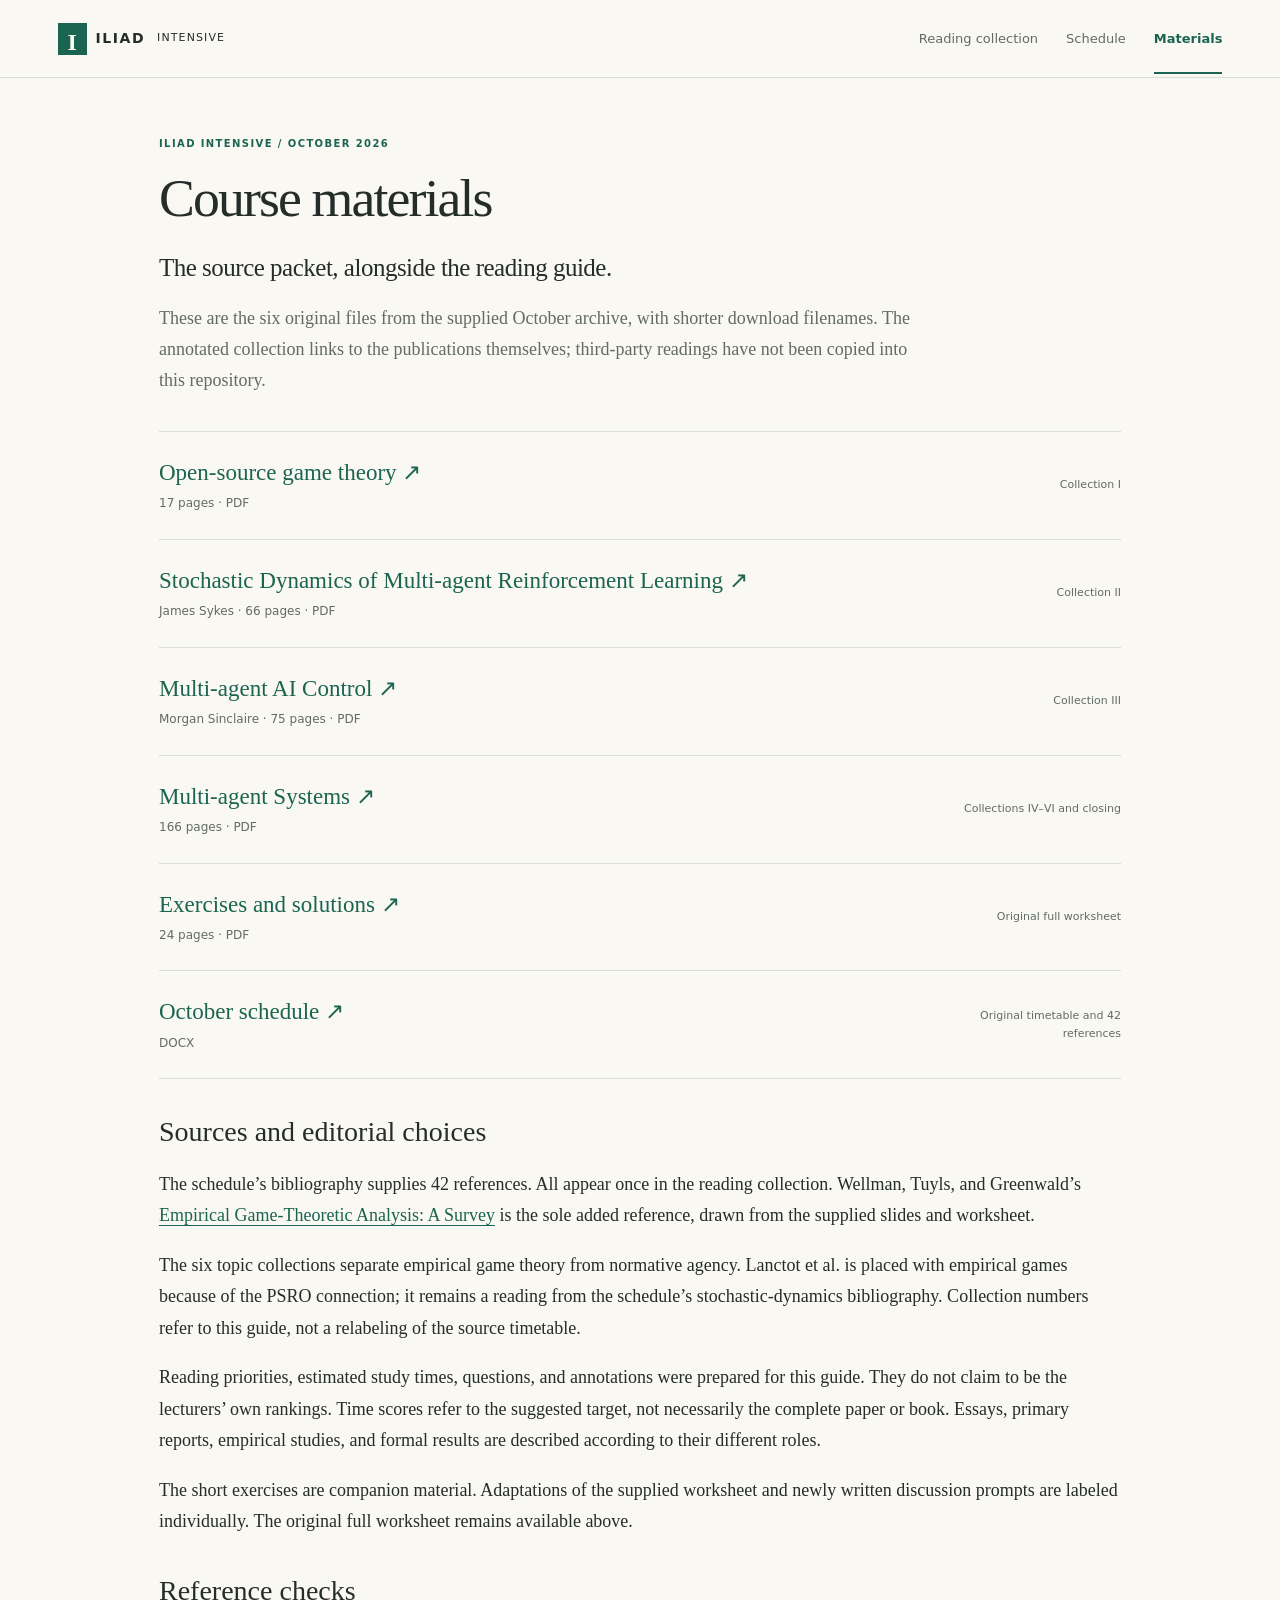
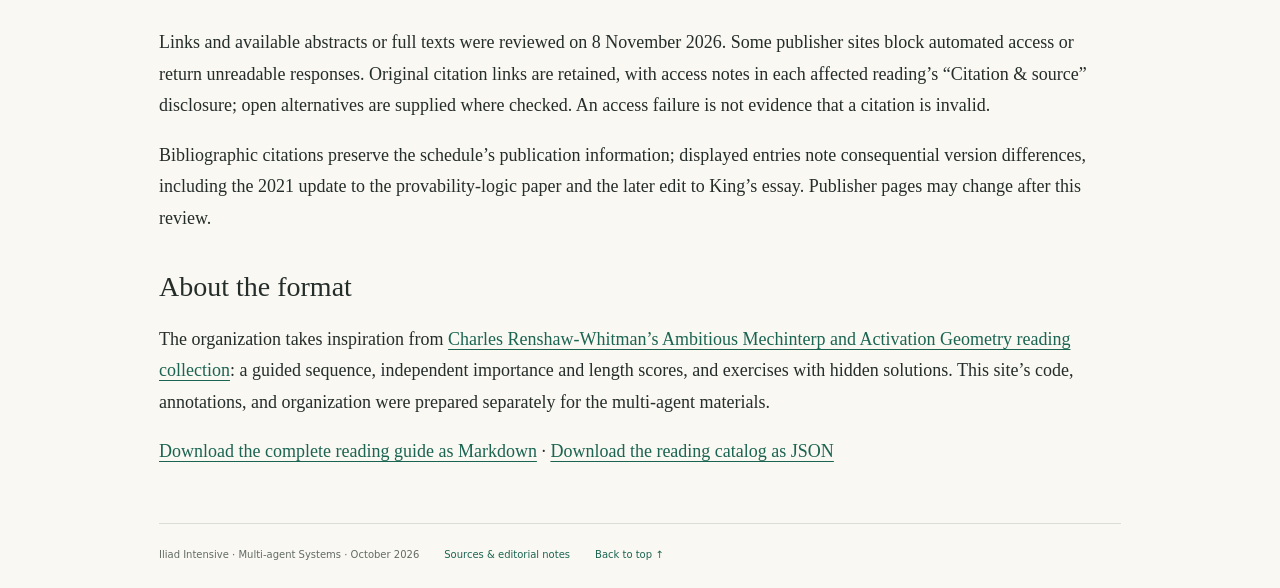
==== docs/materials.html @ 0199f3d1 "Add annotated multi-agent systems reading collection" ====
<!doctype html>
<html lang="en"><head><meta charset="utf-8"><meta name="viewport" content="width=device-width, initial-scale=1"><meta name="color-scheme" content="light dark"><title>Materials and sources · Iliad Intensive</title><meta name="description" content="A guided multi-agent systems reading collection: 43 annotated references, six topic collections, and eight exercises with solutions."><link rel="icon" href="assets/favicon.svg" type="image/svg+xml"><link rel="stylesheet" href="assets/style.css"><script src="assets/app.js" defer></script></head>
<body><a class="skip-link" href="#main">Skip to content</a><header class="topbar"><a class="wordmark" href="index.html"><span class="brand-mark" aria-hidden="true">I</span> ILIAD <span>INTENSIVE</span></a><nav aria-label="Main navigation"><a href="index.html">Reading collection</a><a href="schedule.html">Schedule</a><a href="materials.html" aria-current="page">Materials</a></nav></header><div class="page-shell without-sidebar"><main id="main"><div class="intro"><p class="eyebrow">Iliad Intensive / October 2026</p><h1>Course materials</h1><p class="dek">The source packet, alongside the reading guide.</p><p>These are the six original files from the supplied October archive, with shorter download filenames. The annotated collection links to the publications themselves; third-party readings have not been copied into this repository.</p></div><div class="material-list"><article><div><h2><a href="materials/01-open-source-game-theory.pdf">Open-source game theory ↗</a></h2><p>17 pages · PDF</p></div><span>Collection I</span></article><article><div><h2><a href="materials/02-stochastic-dynamics.pdf">Stochastic Dynamics of Multi-agent Reinforcement Learning ↗</a></h2><p>James Sykes · 66 pages · PDF</p></div><span>Collection II</span></article><article><div><h2><a href="materials/03-ai-control.pdf">Multi-agent AI Control ↗</a></h2><p>Morgan Sinclaire · 75 pages · PDF</p></div><span>Collection III</span></article><article><div><h2><a href="materials/04-multi-agent-systems.pdf">Multi-agent Systems ↗</a></h2><p>166 pages · PDF</p></div><span>Collections IV–VI and closing</span></article><article><div><h2><a href="materials/exercises-and-solutions.pdf">Exercises and solutions ↗</a></h2><p>24 pages · PDF</p></div><span>Original full worksheet</span></article><article><div><h2><a href="materials/october-schedule.docx">October schedule ↗</a></h2><p>DOCX</p></div><span>Original timetable and 42 references</span></article></div><section class="prose" id="editorial-notes"><h2>Sources and editorial choices</h2><p>The schedule’s bibliography supplies 42 references. All appear once in the reading collection. Wellman, Tuyls, and Greenwald’s <a href="https://arxiv.org/abs/2403.04018">Empirical Game-Theoretic Analysis: A Survey</a> is the sole added reference, drawn from the supplied slides and worksheet.</p><p>The six topic collections separate empirical game theory from normative agency. Lanctot et al. is placed with empirical games because of the PSRO connection; it remains a reading from the schedule’s stochastic-dynamics bibliography. Collection numbers refer to this guide, not a relabeling of the source timetable.</p><p>Reading priorities, estimated study times, questions, and annotations were prepared for this guide. They do not claim to be the lecturers’ own rankings. Time scores refer to the suggested target, not necessarily the complete paper or book. Essays, primary reports, empirical studies, and formal results are described according to their different roles.</p><p>The short exercises are companion material. Adaptations of the supplied worksheet and newly written discussion prompts are labeled individually. The original full worksheet remains available above.</p><h2>Reference checks</h2><p>Links and available abstracts or full texts were reviewed on 8 November 2026. Some publisher sites block automated access or return unreadable responses. Original citation links are retained, with access notes in each affected reading’s “Citation &amp; source” disclosure; open alternatives are supplied where checked. An access failure is not evidence that a citation is invalid.</p><p>Bibliographic citations preserve the schedule’s publication information; displayed entries note consequential version differences, including the 2021 update to the provability-logic paper and the later edit to King’s essay. Publisher pages may change after this review.</p><h2>About the format</h2><p>The organization takes inspiration from <a href="https://charlesr-w.github.io/crw-iliad-intensive-oct-2026/notebooks/ami_reading_collection.html">Charles Renshaw-Whitman’s Ambitious Mechinterp and Activation Geometry reading collection</a>: a guided sequence, independent importance and length scores, and exercises with hidden solutions. This site’s code, annotations, and organization were prepared separately for the multi-agent materials.</p><p><a href="reading-collection.md">Download the complete reading guide as Markdown</a> · <a href="readings.json">Download the reading catalog as JSON</a></p></section><footer><span>Iliad Intensive · Multi-agent Systems · October 2026</span><a href="materials.html#editorial-notes">Sources &amp; editorial notes</a><a href="#main">Back to top ↑</a></footer></main></div></body></html>
---- docs/assets/style.css ----
@charset "UTF-8";
:root{color-scheme:light dark;--paper:#faf8f2;--surface:#f1eee5;--ink:#252d2b;--muted:#626b65;--line:#d9ded4;--accent:#1b6452;--accent-soft:#e6eee7;--warm:#966132;--focus:#be7826;--serif:Georgia,'Times New Roman',serif;--sans:system-ui,-apple-system,BlinkMacSystemFont,'Segoe UI',sans-serif}
*{box-sizing:border-box}html{scroll-padding-top:100px;scroll-behavior:smooth}body{margin:0;background:var(--paper);color:var(--ink);font-family:var(--sans);font-size:16px;line-height:1.65;-webkit-font-smoothing:antialiased}a{color:var(--accent);text-underline-offset:.2em;text-decoration-thickness:1px}a:hover{text-decoration-thickness:2px}button,input,select{font:inherit;color:inherit}button,select{cursor:pointer}button{background:transparent;border:1px solid var(--line);border-radius:5px;padding:.5rem .75rem}button:hover{background:var(--accent-soft);border-color:var(--accent)}input,select{background:var(--paper);border:1px solid var(--line);border-radius:5px;padding:.65rem .7rem;min-height:44px;width:100%}input:focus,select:focus{border-color:var(--accent)}:focus-visible{outline:3px solid var(--focus);outline-offset:4px}a,button,input,select,summary{touch-action:manipulation}summary{cursor:pointer}summary::marker{color:var(--accent)}[hidden]{display:none!important}.js-only{display:none}.js .js-only{display:flex}.skip-link{position:fixed;top:-100px;left:20px;padding:12px 20px;background:var(--paper);z-index:20}.skip-link:focus{top:10px}
.topbar{height:78px;display:flex;align-items:center;justify-content:space-between;gap:24px;max-width:1410px;margin:auto;padding:0 4.5%;border-bottom:1px solid var(--line)}.wordmark{display:flex;align-items:center;gap:9px;text-decoration:none!important;color:var(--ink);font-size:14px;font-weight:750;letter-spacing:.11em}.wordmark>span:last-child{font-weight:400;font-size:11px;letter-spacing:.1em;margin-left:3px}.brand-mark{display:grid;place-items:center;background:var(--accent);color:var(--paper);width:29px;height:32px;font-family:var(--serif);font-size:24px;letter-spacing:0}.topbar nav{display:flex;gap:28px}.topbar nav a{font-size:13px;text-decoration:none;color:var(--muted);padding:25px 0 23px;border-bottom:2px solid transparent}.topbar nav a[aria-current=page]{border-color:var(--accent);color:var(--accent);font-weight:650}.page-shell{max-width:1320px;margin:auto;display:grid;grid-template-columns:235px minmax(0,850px);gap:65px;padding:50px 44px 25px}.without-sidebar{display:block;max-width:1050px;padding-top:58px}.sidebar{align-self:start;position:sticky;top:30px;font-size:13px;max-height:calc(100vh - 55px);overflow-y:auto;padding-bottom:20px;scrollbar-width:thin}.contents>summary{list-style:none;text-transform:uppercase;font-size:10px;font-weight:750;letter-spacing:.13em;color:var(--muted);padding:0 0 17px}.contents>summary::-webkit-details-marker{display:none}.contents ol{list-style:none;padding:0;margin:0}.contents li{margin:0 0 5px}.contents a{display:flex;gap:11px;align-items:baseline;padding:7px 9px;text-decoration:none;color:var(--muted);border-left:2px solid transparent;line-height:1.5}.contents a span{font-size:10px;min-width:18px;color:var(--warm);font-variant-numeric:tabular-nums}.contents a:hover,.contents a.active{background:var(--accent-soft);color:var(--accent);border-left-color:var(--accent)}.sidebar-tools{flex-direction:column;align-items:flex-start;gap:8px;margin:26px 0 22px}.sidebar-tools button{font-size:11px;padding:6px 10px}.legend{border-top:1px solid var(--line);padding-top:17px;max-width:215px}.legend summary{font-size:12px;font-weight:650}.legend p{font-size:11px;color:var(--muted);line-height:1.6;margin:15px 0 8px}.legend-row{display:flex;gap:10px;align-items:center;font-size:10px;line-height:1.8}.legend-row .dots{font-size:12px;min-width:62px;color:var(--accent)}.legend-row.length .dots{color:var(--warm)}.sidebar-note{font-family:var(--serif);font-size:14px;font-style:italic;line-height:1.6;color:var(--muted);margin-top:28px}.eyebrow{font-size:10px;letter-spacing:.14em;text-transform:uppercase;font-weight:700;color:var(--accent);margin:0 0 15px}.intro h1{font:normal clamp(36px,4.2vw,58px)/1.12 var(--serif);letter-spacing:-.035em;margin:0 0 21px}.intro h1 span{display:block;font:500 13px/1.5 var(--sans);letter-spacing:.13em;text-transform:uppercase;color:var(--muted);margin-top:17px}.dek{font:normal 25px/1.4 var(--serif);letter-spacing:-.02em;margin:22px 0 17px}.intro>p:not(.eyebrow):not(.dek){max-width:760px;color:var(--muted);font-family:var(--serif);font-size:18px;line-height:1.72}.intro strong{color:var(--ink)}.collection-meta{display:flex;gap:27px;border-top:1px solid var(--line);padding-top:16px;margin:27px 0 21px;color:var(--muted);font-size:11px}.collection-meta strong{font-size:17px;font-weight:600;color:var(--accent);margin-right:4px}.reading-route{font-size:14px;margin-bottom:32px}.reading-route summary{font-weight:600;color:var(--accent)}.reading-route p,.reading-route ol{font-family:var(--serif);font-size:16px}.reading-route li{padding:3px 0}.filters{flex-wrap:wrap;gap:11px;align-items:end;border-top:1px solid var(--line);padding:20px 0 17px;font-size:12px}.filters>div{flex:1 1 135px}.filters .search-field{flex:2 1 230px}.filters label{display:block;font-size:10px;font-weight:650;color:var(--muted);margin-bottom:6px}.filters input,.filters select{font-size:12px}.filters button{min-height:44px;font-size:12px}.filters p{width:100%;margin:0;font-size:10px;letter-spacing:.02em;color:var(--muted)}#no-results{padding:30px;border:1px solid var(--line);font-family:var(--serif)}
.topic{border-top:1px solid var(--line);scroll-margin-top:24px}.topic>summary{list-style:none;display:flex;gap:15px;align-items:center;padding:24px 0}.topic>summary::-webkit-details-marker{display:none}.section-number{color:var(--warm);font-size:12px;min-width:25px;align-self:flex-start;padding-top:6px}.topic h2{font:500 25px/1.25 var(--serif);letter-spacing:-.02em;margin:0;flex:1}.section-count{white-space:nowrap;color:var(--muted);font-size:10px}.chevron{font-size:24px;line-height:1;color:var(--accent);width:16px;text-align:center}.topic[open]>.topic-body{animation:appear .15s ease-out}.topic[open]>summary .chevron{font-size:0}.topic[open]>summary .chevron:after{content:'−';font-size:24px}.topic-body{padding:0 0 24px 40px}.section-question{font:italic 21px/1.5 var(--serif);margin:0 0 15px;color:var(--accent)}.section-intro{font:17px/1.7 var(--serif);margin:0 0 15px}.connection{font-size:11px;color:var(--muted);line-height:1.8;margin-bottom:28px}.reading-group h3{font-size:12px;letter-spacing:.02em;font-weight:650;color:var(--muted);margin:30px 0 0;padding-bottom:12px;border-bottom:1px solid var(--line)}.reading{padding:24px 0 27px;border-bottom:1px solid var(--line);scroll-margin-top:30px}.reading:last-child{border-bottom:0}.reading-heading{display:flex;gap:18px;justify-content:space-between;align-items:baseline}.reading h4{font:600 19px/1.4 var(--sans);letter-spacing:-.02em;margin:0}.reading h4 a{text-decoration:none;color:var(--ink)}.reading h4 a:hover{color:var(--accent);text-decoration:underline}.external{font-size:14px;color:var(--accent);white-space:nowrap}.permalink{text-decoration:none;color:var(--muted);font-size:15px;opacity:.55}.permalink:hover{opacity:1}.reading .byline{font:12px/1.6 var(--sans);color:var(--muted);margin:7px 0 10px}.byline span{margin:0 4px}.scores{display:flex;flex-wrap:wrap;gap:6px 22px;margin:0 0 14px;font-size:10px;font-weight:500}.scores>span{display:flex;align-items:center;gap:7px}.importance{color:var(--accent)}.length{color:var(--warm)}.dots{letter-spacing:1px;font-size:12px;font-family:var(--sans);white-space:nowrap}.empty{opacity:.48}.reading>p{font:17px/1.7 var(--serif);margin:11px 0}.reading .read-target{color:var(--muted);font-size:16px}.read-target strong,.reading-question strong{font-family:var(--sans);font-size:11px;font-weight:700;text-transform:uppercase;letter-spacing:.045em;margin-right:3px}.reading .reading-question{font-size:16px;color:var(--accent);margin-top:15px}.citation{font-size:12px;color:var(--muted);margin-top:15px}.citation summary{font-size:10px}.citation p{margin:8px 0}.citation .source-links{display:flex;flex-wrap:wrap;gap:10px 20px}.source-origin,.access-note{font-size:10px}.exercise{background:var(--surface);border-radius:6px;padding:24px 27px;margin:25px 0 8px;font:16px/1.7 var(--serif);scroll-margin-top:30px}.exercise .eyebrow{font-family:var(--sans);font-size:9px;margin:0 0 7px}.exercise h4{font:600 18px/1.4 var(--sans);margin:0 0 14px}.exercise p{margin:10px 0}.exercise ol{padding-left:21px}.exercise li{margin:7px 0}.equation{font-family:var(--serif);overflow-wrap:anywhere;padding:10px 0;font-size:17px}.solution{border-top:1px solid var(--line);padding-top:12px;margin-top:20px}.solution summary{font:600 12px/1.6 var(--sans);color:var(--accent)}.solution>div{margin-top:15px}.exercise .provenance{font:10px/1.6 var(--sans);color:var(--muted);margin-top:15px}.closing{margin-top:30px;padding-top:30px;border-top:1px solid var(--line);font:17px/1.7 var(--serif);scroll-margin-top:30px}.closing .eyebrow{font-family:var(--sans)}.closing h2,.prose h2{font:500 28px/1.3 var(--serif);margin:0 0 20px}.table-scroll{overflow-x:auto;max-width:100%;margin:25px 0}table{width:100%;border-collapse:collapse;font:12px/1.6 var(--sans);text-align:left}caption{text-align:left;color:var(--muted);font-size:11px;margin-bottom:10px}th,td{padding:14px 13px;border-bottom:1px solid var(--line);vertical-align:top}thead{background:var(--surface)}thead th{font-size:10px;text-transform:uppercase;letter-spacing:.06em}tbody th{font-weight:600;min-width:110px}.closing table{min-width:520px}.closing th:first-child{padding-left:12px}.prose{font:18px/1.75 var(--serif);margin-top:34px}.prose h2{margin:35px 0 15px}.schedule{font-size:14px;min-width:570px}.schedule th{font-size:12px;white-space:nowrap}.schedule td:last-child{white-space:nowrap;font-size:11px}.schedule .interval{color:var(--muted);background:var(--surface)}.material-list{border-top:1px solid var(--line);margin-top:35px}.material-list article{display:flex;align-items:center;justify-content:space-between;gap:30px;border-bottom:1px solid var(--line);padding:25px 0}.material-list h2{font:500 23px/1.4 var(--serif);margin:0}.material-list h2 a{text-decoration:none}.material-list p{margin:5px 0 0;font-size:12px;color:var(--muted)}.material-list article>span{font-size:11px;color:var(--muted);text-align:right;max-width:180px}footer{border-top:1px solid var(--line);margin-top:55px;padding-top:23px;display:flex;gap:12px 25px;flex-wrap:wrap;color:var(--muted);font-size:10px}footer a{text-decoration:none}body.filtering .closing,body.filtering .exercises{display:none}
@keyframes appear{from{opacity:.6}to{opacity:1}}
@media(prefers-color-scheme:dark){:root{--paper:#181d1c;--surface:#222a26;--ink:#e9e9df;--muted:#adb6ae;--line:#39443c;--accent:#a7cfb6;--accent-soft:#273d31;--warm:#d9b07c;--focus:#edc377}.brand-mark{color:#181d1c}.reading h4 a{color:var(--ink)}}
@media(min-width:1400px){.page-shell{gap:75px}}
@media(max-width:1000px){.page-shell{grid-template-columns:190px minmax(0,1fr);gap:35px;padding:40px 28px}.sidebar{font-size:12px}.topic-body{padding-left:0}.section-count{display:none}.topbar{padding:0 28px}.topbar nav{gap:20px}.without-sidebar{padding:40px 34px;max-width:900px}}
@media(max-width:740px){html{scroll-padding-top:20px}.topbar{height:auto;align-items:flex-start;flex-direction:column;gap:12px;padding:19px 22px 0}.topbar nav{gap:24px;width:100%}.topbar nav a{padding:0 0 13px;font-size:12px}.wordmark{font-size:12px}.wordmark>span:last-child{font-size:10px}.brand-mark{width:25px;height:28px;font-size:21px}.page-shell{display:block;padding:25px 22px 20px}.sidebar{position:static;max-height:none;overflow:visible;padding:0 0 22px;margin-bottom:27px;border-bottom:1px solid var(--line)}.contents>summary{padding:0;font-size:10px;list-style:disclosure-closed}.contents[open]>summary{list-style:disclosure-open;padding-bottom:12px}.contents a{font-size:12px;padding:8px}.contents ol{display:grid;grid-template-columns:1fr 1fr;gap:0 8px}.sidebar-tools{flex-direction:row;flex-wrap:wrap;margin:15px 0 0;gap:7px}.sidebar-tools button{font-size:10px;padding:6px 8px}.sidebar .legend,.sidebar-note{display:none}.intro h1{font-size:41px}.intro h1 span{font-size:11px}.intro>p:not(.eyebrow):not(.dek){font-size:17px}.dek{font-size:23px}.collection-meta{gap:20px;font-size:10px}.collection-meta strong{font-size:15px}.topic h2{font-size:23px}.topic>summary{gap:10px;padding:22px 0}.section-number{font-size:10px;min-width:18px}.section-question{font-size:19px}.reading h4{font-size:18px}.reading>p{font-size:17px}.exercise{padding:22px 19px}.filters{gap:10px}.filters .search-field{flex:1 1 100%}.filters>div{flex-basis:120px}.filters button{padding:9px}.reading-route{font-size:13px}.material-list article{display:block;padding:22px 0}.material-list article>span{display:block;text-align:left;margin-top:10px}.material-list h2{font-size:23px}.closing h2,.prose h2{font-size:26px}.prose{font-size:17px}footer{margin-top:38px}}
@media(prefers-reduced-motion:reduce){html{scroll-behavior:auto}.topic[open]>.topic-body{animation:none}}
@media print{html{color-scheme:light}:root{--paper:#fff;--ink:#111;--muted:#444;--line:#bbb;--accent:#174e43;--surface:#f6f6f6;--warm:#684321}body{font-size:11pt}.topbar,.sidebar,.filters,.reading-route,.permalink,.skip-link,#no-results{display:none!important}.page-shell{display:block;padding:0;max-width:none}.intro h1{font-size:30pt}.intro>p:not(.eyebrow):not(.dek){font-size:11pt}.reading>p,.section-intro,.closing,.exercise{font-size:11pt}.topic h2{font-size:19pt}.topic-body{padding-left:0}.reading h4{font-size:13pt}.reading,.exercise{break-inside:avoid}.topic>summary{padding:17px 0}.topic-body,.solution>div{display:block!important}.topic[hidden],.reading[hidden],.reading-group[hidden]{display:block!important}body.filtering .closing,body.filtering .exercises{display:block}.chevron{display:none}footer{font-size:8pt}.table-scroll{overflow:visible}.reading h4 a:after{content:' (' attr(href) ')';display:block;font:8pt/1.5 var(--sans);overflow-wrap:anywhere}.external{display:none}}
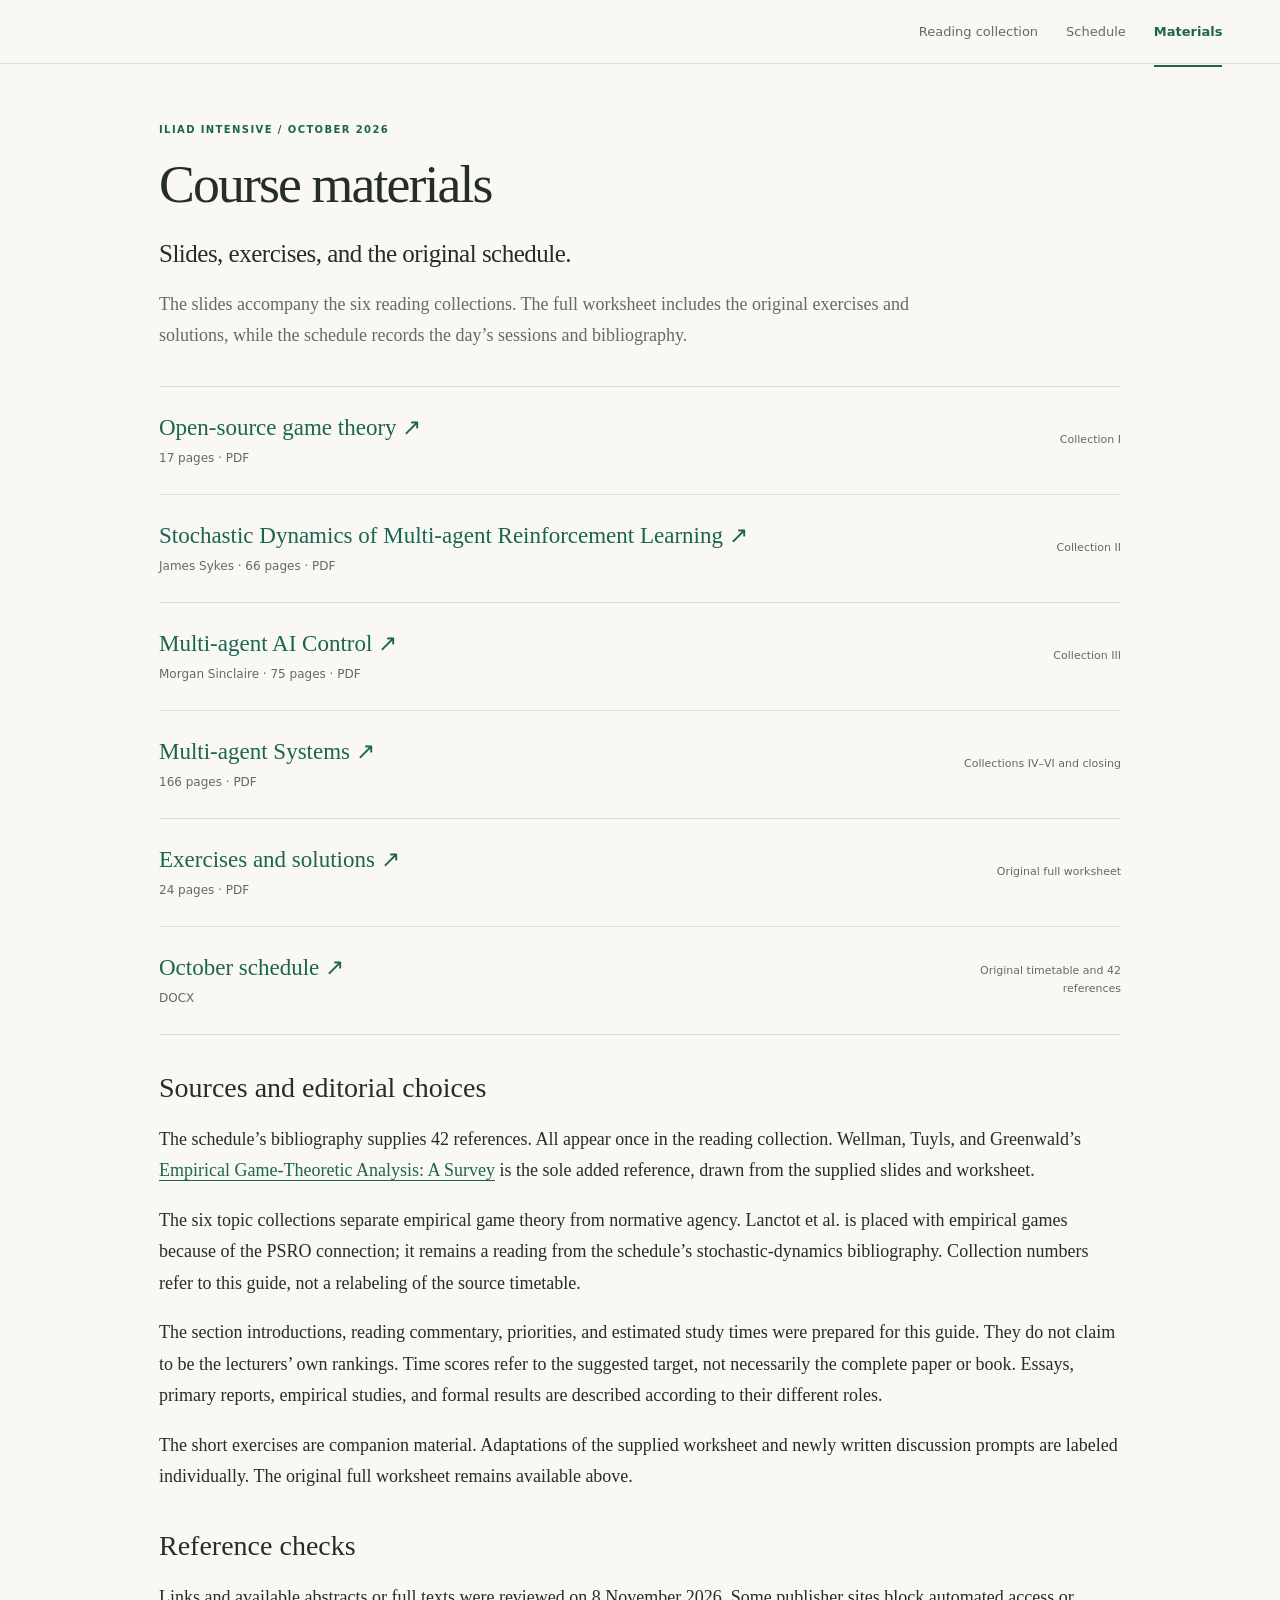
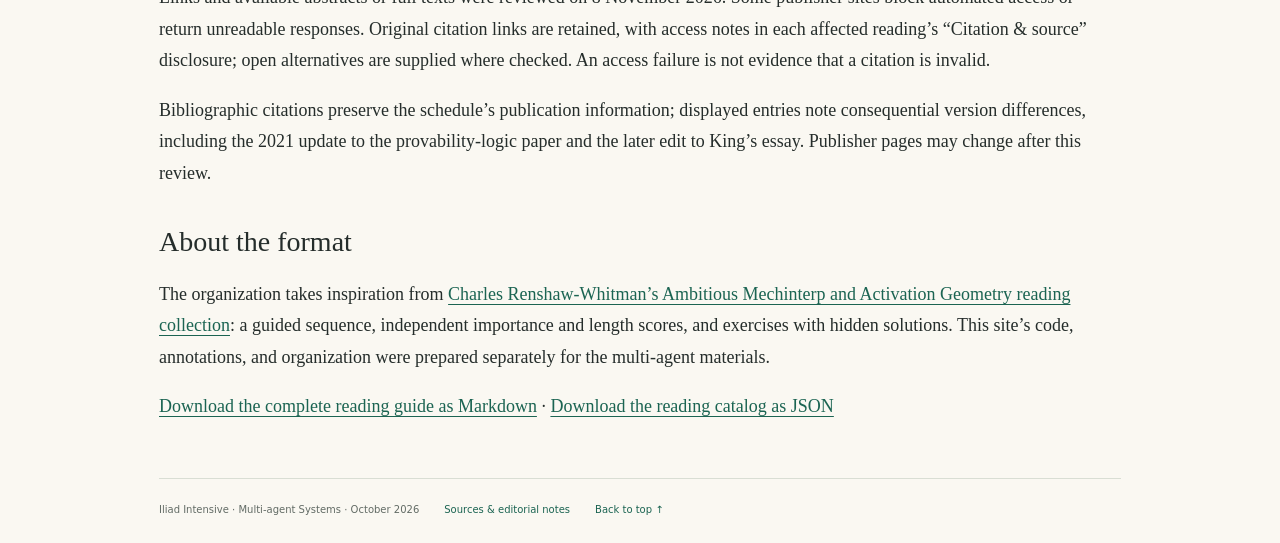
==== commit 5b827a24: "Rewrite the reading guide as connected commentary and remove logo" ====
--- a/docs/materials.html
+++ b/docs/materials.html
@@ -1,3 +1,3 @@
 <!doctype html>
-<html lang="en"><head><meta charset="utf-8"><meta name="viewport" content="width=device-width, initial-scale=1"><meta name="color-scheme" content="light dark"><title>Materials and sources · Iliad Intensive</title><meta name="description" content="A guided multi-agent systems reading collection: 43 annotated references, six topic collections, and eight exercises with solutions."><link rel="icon" href="assets/favicon.svg" type="image/svg+xml"><link rel="stylesheet" href="assets/style.css"><script src="assets/app.js" defer></script></head>
-<body><a class="skip-link" href="#main">Skip to content</a><header class="topbar"><a class="wordmark" href="index.html"><span class="brand-mark" aria-hidden="true">I</span> ILIAD <span>INTENSIVE</span></a><nav aria-label="Main navigation"><a href="index.html">Reading collection</a><a href="schedule.html">Schedule</a><a href="materials.html" aria-current="page">Materials</a></nav></header><div class="page-shell without-sidebar"><main id="main"><div class="intro"><p class="eyebrow">Iliad Intensive / October 2026</p><h1>Course materials</h1><p class="dek">The source packet, alongside the reading guide.</p><p>These are the six original files from the supplied October archive, with shorter download filenames. The annotated collection links to the publications themselves; third-party readings have not been copied into this repository.</p></div><div class="material-list"><article><div><h2><a href="materials/01-open-source-game-theory.pdf">Open-source game theory ↗</a></h2><p>17 pages · PDF</p></div><span>Collection I</span></article><article><div><h2><a href="materials/02-stochastic-dynamics.pdf">Stochastic Dynamics of Multi-agent Reinforcement Learning ↗</a></h2><p>James Sykes · 66 pages · PDF</p></div><span>Collection II</span></article><article><div><h2><a href="materials/03-ai-control.pdf">Multi-agent AI Control ↗</a></h2><p>Morgan Sinclaire · 75 pages · PDF</p></div><span>Collection III</span></article><article><div><h2><a href="materials/04-multi-agent-systems.pdf">Multi-agent Systems ↗</a></h2><p>166 pages · PDF</p></div><span>Collections IV–VI and closing</span></article><article><div><h2><a href="materials/exercises-and-solutions.pdf">Exercises and solutions ↗</a></h2><p>24 pages · PDF</p></div><span>Original full worksheet</span></article><article><div><h2><a href="materials/october-schedule.docx">October schedule ↗</a></h2><p>DOCX</p></div><span>Original timetable and 42 references</span></article></div><section class="prose" id="editorial-notes"><h2>Sources and editorial choices</h2><p>The schedule’s bibliography supplies 42 references. All appear once in the reading collection. Wellman, Tuyls, and Greenwald’s <a href="https://arxiv.org/abs/2403.04018">Empirical Game-Theoretic Analysis: A Survey</a> is the sole added reference, drawn from the supplied slides and worksheet.</p><p>The six topic collections separate empirical game theory from normative agency. Lanctot et al. is placed with empirical games because of the PSRO connection; it remains a reading from the schedule’s stochastic-dynamics bibliography. Collection numbers refer to this guide, not a relabeling of the source timetable.</p><p>Reading priorities, estimated study times, questions, and annotations were prepared for this guide. They do not claim to be the lecturers’ own rankings. Time scores refer to the suggested target, not necessarily the complete paper or book. Essays, primary reports, empirical studies, and formal results are described according to their different roles.</p><p>The short exercises are companion material. Adaptations of the supplied worksheet and newly written discussion prompts are labeled individually. The original full worksheet remains available above.</p><h2>Reference checks</h2><p>Links and available abstracts or full texts were reviewed on 8 November 2026. Some publisher sites block automated access or return unreadable responses. Original citation links are retained, with access notes in each affected reading’s “Citation &amp; source” disclosure; open alternatives are supplied where checked. An access failure is not evidence that a citation is invalid.</p><p>Bibliographic citations preserve the schedule’s publication information; displayed entries note consequential version differences, including the 2021 update to the provability-logic paper and the later edit to King’s essay. Publisher pages may change after this review.</p><h2>About the format</h2><p>The organization takes inspiration from <a href="https://charlesr-w.github.io/crw-iliad-intensive-oct-2026/notebooks/ami_reading_collection.html">Charles Renshaw-Whitman’s Ambitious Mechinterp and Activation Geometry reading collection</a>: a guided sequence, independent importance and length scores, and exercises with hidden solutions. This site’s code, annotations, and organization were prepared separately for the multi-agent materials.</p><p><a href="reading-collection.md">Download the complete reading guide as Markdown</a> · <a href="readings.json">Download the reading catalog as JSON</a></p></section><footer><span>Iliad Intensive · Multi-agent Systems · October 2026</span><a href="materials.html#editorial-notes">Sources &amp; editorial notes</a><a href="#main">Back to top ↑</a></footer></main></div></body></html>+<html lang="en"><head><meta charset="utf-8"><meta name="viewport" content="width=device-width, initial-scale=1"><meta name="color-scheme" content="light dark"><title>Materials and sources · Iliad Intensive</title><meta name="description" content="A guided multi-agent systems reading collection: 43 annotated references, six topic collections, and eight exercises with solutions."><link rel="icon" href="data:,"><link rel="stylesheet" href="assets/style.css"><script src="assets/app.js" defer></script></head>
+<body><a class="skip-link" href="#main">Skip to content</a><header class="topbar"><nav aria-label="Main navigation"><a href="index.html">Reading collection</a><a href="schedule.html">Schedule</a><a href="materials.html" aria-current="page">Materials</a></nav></header><div class="page-shell without-sidebar"><main id="main"><div class="intro"><p class="eyebrow">Iliad Intensive / October 2026</p><h1>Course materials</h1><p class="dek">Slides, exercises, and the original schedule.</p><p>The slides accompany the six reading collections. The full worksheet includes the original exercises and solutions, while the schedule records the day’s sessions and bibliography.</p></div><div class="material-list"><article><div><h2><a href="materials/01-open-source-game-theory.pdf">Open-source game theory ↗</a></h2><p>17 pages · PDF</p></div><span>Collection I</span></article><article><div><h2><a href="materials/02-stochastic-dynamics.pdf">Stochastic Dynamics of Multi-agent Reinforcement Learning ↗</a></h2><p>James Sykes · 66 pages · PDF</p></div><span>Collection II</span></article><article><div><h2><a href="materials/03-ai-control.pdf">Multi-agent AI Control ↗</a></h2><p>Morgan Sinclaire · 75 pages · PDF</p></div><span>Collection III</span></article><article><div><h2><a href="materials/04-multi-agent-systems.pdf">Multi-agent Systems ↗</a></h2><p>166 pages · PDF</p></div><span>Collections IV–VI and closing</span></article><article><div><h2><a href="materials/exercises-and-solutions.pdf">Exercises and solutions ↗</a></h2><p>24 pages · PDF</p></div><span>Original full worksheet</span></article><article><div><h2><a href="materials/october-schedule.docx">October schedule ↗</a></h2><p>DOCX</p></div><span>Original timetable and 42 references</span></article></div><section class="prose" id="editorial-notes"><h2>Sources and editorial choices</h2><p>The schedule’s bibliography supplies 42 references. All appear once in the reading collection. Wellman, Tuyls, and Greenwald’s <a href="https://arxiv.org/abs/2403.04018">Empirical Game-Theoretic Analysis: A Survey</a> is the sole added reference, drawn from the supplied slides and worksheet.</p><p>The six topic collections separate empirical game theory from normative agency. Lanctot et al. is placed with empirical games because of the PSRO connection; it remains a reading from the schedule’s stochastic-dynamics bibliography. Collection numbers refer to this guide, not a relabeling of the source timetable.</p><p>The section introductions, reading commentary, priorities, and estimated study times were prepared for this guide. They do not claim to be the lecturers’ own rankings. Time scores refer to the suggested target, not necessarily the complete paper or book. Essays, primary reports, empirical studies, and formal results are described according to their different roles.</p><p>The short exercises are companion material. Adaptations of the supplied worksheet and newly written discussion prompts are labeled individually. The original full worksheet remains available above.</p><h2>Reference checks</h2><p>Links and available abstracts or full texts were reviewed on 8 November 2026. Some publisher sites block automated access or return unreadable responses. Original citation links are retained, with access notes in each affected reading’s “Citation &amp; source” disclosure; open alternatives are supplied where checked. An access failure is not evidence that a citation is invalid.</p><p>Bibliographic citations preserve the schedule’s publication information; displayed entries note consequential version differences, including the 2021 update to the provability-logic paper and the later edit to King’s essay. Publisher pages may change after this review.</p><h2>About the format</h2><p>The organization takes inspiration from <a href="https://charlesr-w.github.io/crw-iliad-intensive-oct-2026/notebooks/ami_reading_collection.html">Charles Renshaw-Whitman’s Ambitious Mechinterp and Activation Geometry reading collection</a>: a guided sequence, independent importance and length scores, and exercises with hidden solutions. This site’s code, annotations, and organization were prepared separately for the multi-agent materials.</p><p><a href="reading-collection.md">Download the complete reading guide as Markdown</a> · <a href="readings.json">Download the reading catalog as JSON</a></p></section><footer><span>Iliad Intensive · Multi-agent Systems · October 2026</span><a href="materials.html#editorial-notes">Sources &amp; editorial notes</a><a href="#main">Back to top ↑</a></footer></main></div></body></html>
--- a/docs/assets/style.css
+++ b/docs/assets/style.css
@@ -1,12 +1,15 @@
 @charset "UTF-8";
 :root{color-scheme:light dark;--paper:#faf8f2;--surface:#f1eee5;--ink:#252d2b;--muted:#626b65;--line:#d9ded4;--accent:#1b6452;--accent-soft:#e6eee7;--warm:#966132;--focus:#be7826;--serif:Georgia,'Times New Roman',serif;--sans:system-ui,-apple-system,BlinkMacSystemFont,'Segoe UI',sans-serif}
 *{box-sizing:border-box}html{scroll-padding-top:100px;scroll-behavior:smooth}body{margin:0;background:var(--paper);color:var(--ink);font-family:var(--sans);font-size:16px;line-height:1.65;-webkit-font-smoothing:antialiased}a{color:var(--accent);text-underline-offset:.2em;text-decoration-thickness:1px}a:hover{text-decoration-thickness:2px}button,input,select{font:inherit;color:inherit}button,select{cursor:pointer}button{background:transparent;border:1px solid var(--line);border-radius:5px;padding:.5rem .75rem}button:hover{background:var(--accent-soft);border-color:var(--accent)}input,select{background:var(--paper);border:1px solid var(--line);border-radius:5px;padding:.65rem .7rem;min-height:44px;width:100%}input:focus,select:focus{border-color:var(--accent)}:focus-visible{outline:3px solid var(--focus);outline-offset:4px}a,button,input,select,summary{touch-action:manipulation}summary{cursor:pointer}summary::marker{color:var(--accent)}[hidden]{display:none!important}.js-only{display:none}.js .js-only{display:flex}.skip-link{position:fixed;top:-100px;left:20px;padding:12px 20px;background:var(--paper);z-index:20}.skip-link:focus{top:10px}
-.topbar{height:78px;display:flex;align-items:center;justify-content:space-between;gap:24px;max-width:1410px;margin:auto;padding:0 4.5%;border-bottom:1px solid var(--line)}.wordmark{display:flex;align-items:center;gap:9px;text-decoration:none!important;color:var(--ink);font-size:14px;font-weight:750;letter-spacing:.11em}.wordmark>span:last-child{font-weight:400;font-size:11px;letter-spacing:.1em;margin-left:3px}.brand-mark{display:grid;place-items:center;background:var(--accent);color:var(--paper);width:29px;height:32px;font-family:var(--serif);font-size:24px;letter-spacing:0}.topbar nav{display:flex;gap:28px}.topbar nav a{font-size:13px;text-decoration:none;color:var(--muted);padding:25px 0 23px;border-bottom:2px solid transparent}.topbar nav a[aria-current=page]{border-color:var(--accent);color:var(--accent);font-weight:650}.page-shell{max-width:1320px;margin:auto;display:grid;grid-template-columns:235px minmax(0,850px);gap:65px;padding:50px 44px 25px}.without-sidebar{display:block;max-width:1050px;padding-top:58px}.sidebar{align-self:start;position:sticky;top:30px;font-size:13px;max-height:calc(100vh - 55px);overflow-y:auto;padding-bottom:20px;scrollbar-width:thin}.contents>summary{list-style:none;text-transform:uppercase;font-size:10px;font-weight:750;letter-spacing:.13em;color:var(--muted);padding:0 0 17px}.contents>summary::-webkit-details-marker{display:none}.contents ol{list-style:none;padding:0;margin:0}.contents li{margin:0 0 5px}.contents a{display:flex;gap:11px;align-items:baseline;padding:7px 9px;text-decoration:none;color:var(--muted);border-left:2px solid transparent;line-height:1.5}.contents a span{font-size:10px;min-width:18px;color:var(--warm);font-variant-numeric:tabular-nums}.contents a:hover,.contents a.active{background:var(--accent-soft);color:var(--accent);border-left-color:var(--accent)}.sidebar-tools{flex-direction:column;align-items:flex-start;gap:8px;margin:26px 0 22px}.sidebar-tools button{font-size:11px;padding:6px 10px}.legend{border-top:1px solid var(--line);padding-top:17px;max-width:215px}.legend summary{font-size:12px;font-weight:650}.legend p{font-size:11px;color:var(--muted);line-height:1.6;margin:15px 0 8px}.legend-row{display:flex;gap:10px;align-items:center;font-size:10px;line-height:1.8}.legend-row .dots{font-size:12px;min-width:62px;color:var(--accent)}.legend-row.length .dots{color:var(--warm)}.sidebar-note{font-family:var(--serif);font-size:14px;font-style:italic;line-height:1.6;color:var(--muted);margin-top:28px}.eyebrow{font-size:10px;letter-spacing:.14em;text-transform:uppercase;font-weight:700;color:var(--accent);margin:0 0 15px}.intro h1{font:normal clamp(36px,4.2vw,58px)/1.12 var(--serif);letter-spacing:-.035em;margin:0 0 21px}.intro h1 span{display:block;font:500 13px/1.5 var(--sans);letter-spacing:.13em;text-transform:uppercase;color:var(--muted);margin-top:17px}.dek{font:normal 25px/1.4 var(--serif);letter-spacing:-.02em;margin:22px 0 17px}.intro>p:not(.eyebrow):not(.dek){max-width:760px;color:var(--muted);font-family:var(--serif);font-size:18px;line-height:1.72}.intro strong{color:var(--ink)}.collection-meta{display:flex;gap:27px;border-top:1px solid var(--line);padding-top:16px;margin:27px 0 21px;color:var(--muted);font-size:11px}.collection-meta strong{font-size:17px;font-weight:600;color:var(--accent);margin-right:4px}.reading-route{font-size:14px;margin-bottom:32px}.reading-route summary{font-weight:600;color:var(--accent)}.reading-route p,.reading-route ol{font-family:var(--serif);font-size:16px}.reading-route li{padding:3px 0}.filters{flex-wrap:wrap;gap:11px;align-items:end;border-top:1px solid var(--line);padding:20px 0 17px;font-size:12px}.filters>div{flex:1 1 135px}.filters .search-field{flex:2 1 230px}.filters label{display:block;font-size:10px;font-weight:650;color:var(--muted);margin-bottom:6px}.filters input,.filters select{font-size:12px}.filters button{min-height:44px;font-size:12px}.filters p{width:100%;margin:0;font-size:10px;letter-spacing:.02em;color:var(--muted)}#no-results{padding:30px;border:1px solid var(--line);font-family:var(--serif)}
-.topic{border-top:1px solid var(--line);scroll-margin-top:24px}.topic>summary{list-style:none;display:flex;gap:15px;align-items:center;padding:24px 0}.topic>summary::-webkit-details-marker{display:none}.section-number{color:var(--warm);font-size:12px;min-width:25px;align-self:flex-start;padding-top:6px}.topic h2{font:500 25px/1.25 var(--serif);letter-spacing:-.02em;margin:0;flex:1}.section-count{white-space:nowrap;color:var(--muted);font-size:10px}.chevron{font-size:24px;line-height:1;color:var(--accent);width:16px;text-align:center}.topic[open]>.topic-body{animation:appear .15s ease-out}.topic[open]>summary .chevron{font-size:0}.topic[open]>summary .chevron:after{content:'−';font-size:24px}.topic-body{padding:0 0 24px 40px}.section-question{font:italic 21px/1.5 var(--serif);margin:0 0 15px;color:var(--accent)}.section-intro{font:17px/1.7 var(--serif);margin:0 0 15px}.connection{font-size:11px;color:var(--muted);line-height:1.8;margin-bottom:28px}.reading-group h3{font-size:12px;letter-spacing:.02em;font-weight:650;color:var(--muted);margin:30px 0 0;padding-bottom:12px;border-bottom:1px solid var(--line)}.reading{padding:24px 0 27px;border-bottom:1px solid var(--line);scroll-margin-top:30px}.reading:last-child{border-bottom:0}.reading-heading{display:flex;gap:18px;justify-content:space-between;align-items:baseline}.reading h4{font:600 19px/1.4 var(--sans);letter-spacing:-.02em;margin:0}.reading h4 a{text-decoration:none;color:var(--ink)}.reading h4 a:hover{color:var(--accent);text-decoration:underline}.external{font-size:14px;color:var(--accent);white-space:nowrap}.permalink{text-decoration:none;color:var(--muted);font-size:15px;opacity:.55}.permalink:hover{opacity:1}.reading .byline{font:12px/1.6 var(--sans);color:var(--muted);margin:7px 0 10px}.byline span{margin:0 4px}.scores{display:flex;flex-wrap:wrap;gap:6px 22px;margin:0 0 14px;font-size:10px;font-weight:500}.scores>span{display:flex;align-items:center;gap:7px}.importance{color:var(--accent)}.length{color:var(--warm)}.dots{letter-spacing:1px;font-size:12px;font-family:var(--sans);white-space:nowrap}.empty{opacity:.48}.reading>p{font:17px/1.7 var(--serif);margin:11px 0}.reading .read-target{color:var(--muted);font-size:16px}.read-target strong,.reading-question strong{font-family:var(--sans);font-size:11px;font-weight:700;text-transform:uppercase;letter-spacing:.045em;margin-right:3px}.reading .reading-question{font-size:16px;color:var(--accent);margin-top:15px}.citation{font-size:12px;color:var(--muted);margin-top:15px}.citation summary{font-size:10px}.citation p{margin:8px 0}.citation .source-links{display:flex;flex-wrap:wrap;gap:10px 20px}.source-origin,.access-note{font-size:10px}.exercise{background:var(--surface);border-radius:6px;padding:24px 27px;margin:25px 0 8px;font:16px/1.7 var(--serif);scroll-margin-top:30px}.exercise .eyebrow{font-family:var(--sans);font-size:9px;margin:0 0 7px}.exercise h4{font:600 18px/1.4 var(--sans);margin:0 0 14px}.exercise p{margin:10px 0}.exercise ol{padding-left:21px}.exercise li{margin:7px 0}.equation{font-family:var(--serif);overflow-wrap:anywhere;padding:10px 0;font-size:17px}.solution{border-top:1px solid var(--line);padding-top:12px;margin-top:20px}.solution summary{font:600 12px/1.6 var(--sans);color:var(--accent)}.solution>div{margin-top:15px}.exercise .provenance{font:10px/1.6 var(--sans);color:var(--muted);margin-top:15px}.closing{margin-top:30px;padding-top:30px;border-top:1px solid var(--line);font:17px/1.7 var(--serif);scroll-margin-top:30px}.closing .eyebrow{font-family:var(--sans)}.closing h2,.prose h2{font:500 28px/1.3 var(--serif);margin:0 0 20px}.table-scroll{overflow-x:auto;max-width:100%;margin:25px 0}table{width:100%;border-collapse:collapse;font:12px/1.6 var(--sans);text-align:left}caption{text-align:left;color:var(--muted);font-size:11px;margin-bottom:10px}th,td{padding:14px 13px;border-bottom:1px solid var(--line);vertical-align:top}thead{background:var(--surface)}thead th{font-size:10px;text-transform:uppercase;letter-spacing:.06em}tbody th{font-weight:600;min-width:110px}.closing table{min-width:520px}.closing th:first-child{padding-left:12px}.prose{font:18px/1.75 var(--serif);margin-top:34px}.prose h2{margin:35px 0 15px}.schedule{font-size:14px;min-width:570px}.schedule th{font-size:12px;white-space:nowrap}.schedule td:last-child{white-space:nowrap;font-size:11px}.schedule .interval{color:var(--muted);background:var(--surface)}.material-list{border-top:1px solid var(--line);margin-top:35px}.material-list article{display:flex;align-items:center;justify-content:space-between;gap:30px;border-bottom:1px solid var(--line);padding:25px 0}.material-list h2{font:500 23px/1.4 var(--serif);margin:0}.material-list h2 a{text-decoration:none}.material-list p{margin:5px 0 0;font-size:12px;color:var(--muted)}.material-list article>span{font-size:11px;color:var(--muted);text-align:right;max-width:180px}footer{border-top:1px solid var(--line);margin-top:55px;padding-top:23px;display:flex;gap:12px 25px;flex-wrap:wrap;color:var(--muted);font-size:10px}footer a{text-decoration:none}body.filtering .closing,body.filtering .exercises{display:none}
+.topbar{height:64px;display:flex;align-items:center;justify-content:flex-end;gap:24px;max-width:1410px;margin:auto;padding:0 4.5%;border-bottom:1px solid var(--line)}.topbar nav{display:flex;gap:28px}.topbar nav a{font-size:13px;text-decoration:none;color:var(--muted);padding:25px 0 23px;border-bottom:2px solid transparent}.topbar nav a[aria-current=page]{border-color:var(--accent);color:var(--accent);font-weight:650}.page-shell{max-width:1320px;margin:auto;display:grid;grid-template-columns:235px minmax(0,850px);gap:65px;padding:50px 44px 25px}.without-sidebar{display:block;max-width:1050px;padding-top:58px}.sidebar{align-self:start;position:sticky;top:30px;font-size:13px;max-height:calc(100vh - 55px);overflow-y:auto;padding-bottom:20px;scrollbar-width:thin}.contents>summary{list-style:none;text-transform:uppercase;font-size:10px;font-weight:750;letter-spacing:.13em;color:var(--muted);padding:0 0 17px}.contents>summary::-webkit-details-marker{display:none}.contents ol{list-style:none;padding:0;margin:0}.contents li{margin:0 0 5px}.contents a{display:flex;gap:11px;align-items:baseline;padding:7px 9px;text-decoration:none;color:var(--muted);border-left:2px solid transparent;line-height:1.5}.contents a span{font-size:10px;min-width:18px;color:var(--warm);font-variant-numeric:tabular-nums}.contents a:hover,.contents a.active{background:var(--accent-soft);color:var(--accent);border-left-color:var(--accent)}.sidebar-tools{flex-direction:column;align-items:flex-start;gap:8px;margin:26px 0 22px}.sidebar-tools button{font-size:11px;padding:6px 10px}.legend{border-top:1px solid var(--line);padding-top:17px;max-width:215px}.legend summary{font-size:12px;font-weight:650}.legend p{font-size:11px;color:var(--muted);line-height:1.6;margin:15px 0 8px}.legend-row{display:flex;gap:10px;align-items:center;font-size:10px;line-height:1.8}.legend-row .dots{font-size:12px;min-width:62px;color:var(--accent)}.legend-row.length .dots{color:var(--warm)}.sidebar-note{font-family:var(--serif);font-size:14px;font-style:italic;line-height:1.6;color:var(--muted);margin-top:28px}.eyebrow{font-size:10px;letter-spacing:.14em;text-transform:uppercase;font-weight:700;color:var(--accent);margin:0 0 15px}.intro h1{font:normal clamp(36px,4.2vw,58px)/1.12 var(--serif);letter-spacing:-.035em;margin:0 0 21px}.intro h1 span{display:block;font:500 13px/1.5 var(--sans);letter-spacing:.13em;text-transform:uppercase;color:var(--muted);margin-top:17px}.dek{font:normal 25px/1.4 var(--serif);letter-spacing:-.02em;margin:22px 0 17px}.intro>p:not(.eyebrow):not(.dek){max-width:760px;color:var(--muted);font-family:var(--serif);font-size:18px;line-height:1.72}.intro strong{color:var(--ink)}.collection-meta{display:flex;gap:27px;border-top:1px solid var(--line);padding-top:16px;margin:27px 0 21px;color:var(--muted);font-size:11px}.collection-meta strong{font-size:17px;font-weight:600;color:var(--accent);margin-right:4px}.reading-route{font-size:14px;margin-bottom:32px}.reading-route summary{font-weight:600;color:var(--accent)}.reading-route p,.reading-route ol{font-family:var(--serif);font-size:16px}.reading-route li{padding:3px 0}.filters{flex-wrap:wrap;gap:11px;align-items:end;border-top:1px solid var(--line);padding:20px 0 17px;font-size:12px}.filters>div{flex:1 1 135px}.filters .search-field{flex:2 1 230px}.filters label{display:block;font-size:10px;font-weight:650;color:var(--muted);margin-bottom:6px}.filters input,.filters select{font-size:12px}.filters button{min-height:44px;font-size:12px}.filters p{width:100%;margin:0;font-size:10px;letter-spacing:.02em;color:var(--muted)}#no-results{padding:30px;border:1px solid var(--line);font-family:var(--serif)}
+.topic{border-top:1px solid var(--line);scroll-margin-top:24px}.topic>summary{list-style:none;display:flex;gap:15px;align-items:center;padding:24px 0}.topic>summary::-webkit-details-marker{display:none}.section-number{color:var(--warm);font-size:12px;min-width:25px;align-self:flex-start;padding-top:6px}.topic h2{font:500 25px/1.25 var(--serif);letter-spacing:-.02em;margin:0;flex:1}.section-count{white-space:nowrap;color:var(--muted);font-size:10px}.chevron{font-size:24px;line-height:1;color:var(--accent);width:16px;text-align:center}.topic[open]>.topic-body{animation:appear .15s ease-out}.topic[open]>summary .chevron{font-size:0}.topic[open]>summary .chevron:after{content:'−';font-size:24px}.topic-body{padding:0 0 24px 40px}.section-intro{font:17px/1.7 var(--serif);margin:0 0 15px}.connection{font-size:11px;color:var(--muted);line-height:1.8;margin-bottom:28px}.reading-group h3{font-size:12px;letter-spacing:.02em;font-weight:650;color:var(--muted);margin:30px 0 0;padding-bottom:12px;border-bottom:1px solid var(--line)}.reading{padding:24px 0 27px;border-bottom:1px solid var(--line);scroll-margin-top:30px}.reading:last-child{border-bottom:0}.reading-heading{display:flex;gap:18px;justify-content:space-between;align-items:baseline}.reading h4{font:600 19px/1.4 var(--sans);letter-spacing:-.02em;margin:0}.reading h4 a{text-decoration:none;color:var(--ink)}.reading h4 a:hover{color:var(--accent);text-decoration:underline}.external{font-size:14px;color:var(--accent);white-space:nowrap}.permalink{text-decoration:none;color:var(--muted);font-size:15px;opacity:.55}.permalink:hover{opacity:1}.reading .byline{font:12px/1.6 var(--sans);color:var(--muted);margin:7px 0 10px}.byline span{margin:0 4px}.scores{display:flex;flex-wrap:wrap;gap:6px 22px;margin:0 0 14px;font-size:10px;font-weight:500}.scores>span{display:flex;align-items:center;gap:7px}.importance{color:var(--accent)}.length{color:var(--warm)}.dots{letter-spacing:1px;font-size:12px;font-family:var(--sans);white-space:nowrap}.empty{opacity:.48}.reading>p{font:17px/1.7 var(--serif);margin:11px 0}.citation{font-size:12px;color:var(--muted);margin-top:15px}.citation summary{font-size:10px}.citation p{margin:8px 0}.citation .source-links{display:flex;flex-wrap:wrap;gap:10px 20px}.source-origin,.access-note{font-size:10px}.exercise{background:var(--surface);border-radius:6px;padding:24px 27px;margin:25px 0 8px;font:16px/1.7 var(--serif);scroll-margin-top:30px}.exercise .eyebrow{font-family:var(--sans);font-size:9px;margin:0 0 7px}.exercise h4{font:600 18px/1.4 var(--sans);margin:0 0 14px}.exercise p{margin:10px 0}.exercise ol{padding-left:21px}.exercise li{margin:7px 0}.equation{font-family:var(--serif);overflow-wrap:anywhere;padding:10px 0;font-size:17px}.solution{border-top:1px solid var(--line);padding-top:12px;margin-top:20px}.solution summary{font:600 12px/1.6 var(--sans);color:var(--accent)}.solution>div{margin-top:15px}.exercise .provenance{font:10px/1.6 var(--sans);color:var(--muted);margin-top:15px}.closing{margin-top:30px;padding-top:30px;border-top:1px solid var(--line);font:17px/1.7 var(--serif);scroll-margin-top:30px}.closing .eyebrow{font-family:var(--sans)}.closing h2,.prose h2{font:500 28px/1.3 var(--serif);margin:0 0 20px}.table-scroll{overflow-x:auto;max-width:100%;margin:25px 0}table{width:100%;border-collapse:collapse;font:12px/1.6 var(--sans);text-align:left}caption{text-align:left;color:var(--muted);font-size:11px;margin-bottom:10px}th,td{padding:14px 13px;border-bottom:1px solid var(--line);vertical-align:top}thead{background:var(--surface)}thead th{font-size:10px;text-transform:uppercase;letter-spacing:.06em}tbody th{font-weight:600;min-width:110px}.closing table{min-width:520px}.closing th:first-child{padding-left:12px}.prose{font:18px/1.75 var(--serif);margin-top:34px}.prose h2{margin:35px 0 15px}.schedule{font-size:14px;min-width:570px}.schedule th{font-size:12px;white-space:nowrap}.schedule td:last-child{white-space:nowrap;font-size:11px}.schedule .interval{color:var(--muted);background:var(--surface)}.material-list{border-top:1px solid var(--line);margin-top:35px}.material-list article{display:flex;align-items:center;justify-content:space-between;gap:30px;border-bottom:1px solid var(--line);padding:25px 0}.material-list h2{font:500 23px/1.4 var(--serif);margin:0}.material-list h2 a{text-decoration:none}.material-list p{margin:5px 0 0;font-size:12px;color:var(--muted)}.material-list article>span{font-size:11px;color:var(--muted);text-align:right;max-width:180px}footer{border-top:1px solid var(--line);margin-top:55px;padding-top:23px;display:flex;gap:12px 25px;flex-wrap:wrap;color:var(--muted);font-size:10px}footer a{text-decoration:none}body.filtering .closing,body.filtering .exercises{display:none}
 @keyframes appear{from{opacity:.6}to{opacity:1}}
-@media(prefers-color-scheme:dark){:root{--paper:#181d1c;--surface:#222a26;--ink:#e9e9df;--muted:#adb6ae;--line:#39443c;--accent:#a7cfb6;--accent-soft:#273d31;--warm:#d9b07c;--focus:#edc377}.brand-mark{color:#181d1c}.reading h4 a{color:var(--ink)}}
+@media(prefers-color-scheme:dark){:root{--paper:#181d1c;--surface:#222a26;--ink:#e9e9df;--muted:#adb6ae;--line:#39443c;--accent:#a7cfb6;--accent-soft:#273d31;--warm:#d9b07c;--focus:#edc377}.reading h4 a{color:var(--ink)}}
 @media(min-width:1400px){.page-shell{gap:75px}}
 @media(max-width:1000px){.page-shell{grid-template-columns:190px minmax(0,1fr);gap:35px;padding:40px 28px}.sidebar{font-size:12px}.topic-body{padding-left:0}.section-count{display:none}.topbar{padding:0 28px}.topbar nav{gap:20px}.without-sidebar{padding:40px 34px;max-width:900px}}
-@media(max-width:740px){html{scroll-padding-top:20px}.topbar{height:auto;align-items:flex-start;flex-direction:column;gap:12px;padding:19px 22px 0}.topbar nav{gap:24px;width:100%}.topbar nav a{padding:0 0 13px;font-size:12px}.wordmark{font-size:12px}.wordmark>span:last-child{font-size:10px}.brand-mark{width:25px;height:28px;font-size:21px}.page-shell{display:block;padding:25px 22px 20px}.sidebar{position:static;max-height:none;overflow:visible;padding:0 0 22px;margin-bottom:27px;border-bottom:1px solid var(--line)}.contents>summary{padding:0;font-size:10px;list-style:disclosure-closed}.contents[open]>summary{list-style:disclosure-open;padding-bottom:12px}.contents a{font-size:12px;padding:8px}.contents ol{display:grid;grid-template-columns:1fr 1fr;gap:0 8px}.sidebar-tools{flex-direction:row;flex-wrap:wrap;margin:15px 0 0;gap:7px}.sidebar-tools button{font-size:10px;padding:6px 8px}.sidebar .legend,.sidebar-note{display:none}.intro h1{font-size:41px}.intro h1 span{font-size:11px}.intro>p:not(.eyebrow):not(.dek){font-size:17px}.dek{font-size:23px}.collection-meta{gap:20px;font-size:10px}.collection-meta strong{font-size:15px}.topic h2{font-size:23px}.topic>summary{gap:10px;padding:22px 0}.section-number{font-size:10px;min-width:18px}.section-question{font-size:19px}.reading h4{font-size:18px}.reading>p{font-size:17px}.exercise{padding:22px 19px}.filters{gap:10px}.filters .search-field{flex:1 1 100%}.filters>div{flex-basis:120px}.filters button{padding:9px}.reading-route{font-size:13px}.material-list article{display:block;padding:22px 0}.material-list article>span{display:block;text-align:left;margin-top:10px}.material-list h2{font-size:23px}.closing h2,.prose h2{font-size:26px}.prose{font-size:17px}footer{margin-top:38px}}
+@media(max-width:740px){html{scroll-padding-top:20px}.topbar{height:auto;align-items:flex-start;flex-direction:column;gap:12px;padding:19px 22px 0}.topbar nav{gap:24px;width:100%}.topbar nav a{padding:0 0 13px;font-size:12px}.page-shell{display:block;padding:25px 22px 20px}.sidebar{position:static;max-height:none;overflow:visible;padding:0 0 22px;margin-bottom:27px;border-bottom:1px solid var(--line)}.contents>summary{padding:0;font-size:10px;list-style:disclosure-closed}.contents[open]>summary{list-style:disclosure-open;padding-bottom:12px}.contents a{font-size:12px;padding:8px}.contents ol{display:grid;grid-template-columns:1fr 1fr;gap:0 8px}.sidebar-tools{flex-direction:row;flex-wrap:wrap;margin:15px 0 0;gap:7px}.sidebar-tools button{font-size:10px;padding:6px 8px}.sidebar .legend,.sidebar-note{display:none}.intro h1{font-size:41px}.intro h1 span{font-size:11px}.intro>p:not(.eyebrow):not(.dek){font-size:17px}.dek{font-size:23px}.collection-meta{gap:20px;font-size:10px}.collection-meta strong{font-size:15px}.topic h2{font-size:23px}.topic>summary{gap:10px;padding:22px 0}.section-number{font-size:10px;min-width:18px}.reading h4{font-size:18px}.reading>p{font-size:17px}.exercise{padding:22px 19px}.filters{gap:10px}.filters .search-field{flex:1 1 100%}.filters>div{flex-basis:120px}.filters button{padding:9px}.reading-route{font-size:13px}.material-list article{display:block;padding:22px 0}.material-list article>span{display:block;text-align:left;margin-top:10px}.material-list h2{font-size:23px}.closing h2,.prose h2{font-size:26px}.prose{font-size:17px}footer{margin-top:38px}}
 @media(prefers-reduced-motion:reduce){html{scroll-behavior:auto}.topic[open]>.topic-body{animation:none}}
 @media print{html{color-scheme:light}:root{--paper:#fff;--ink:#111;--muted:#444;--line:#bbb;--accent:#174e43;--surface:#f6f6f6;--warm:#684321}body{font-size:11pt}.topbar,.sidebar,.filters,.reading-route,.permalink,.skip-link,#no-results{display:none!important}.page-shell{display:block;padding:0;max-width:none}.intro h1{font-size:30pt}.intro>p:not(.eyebrow):not(.dek){font-size:11pt}.reading>p,.section-intro,.closing,.exercise{font-size:11pt}.topic h2{font-size:19pt}.topic-body{padding-left:0}.reading h4{font-size:13pt}.reading,.exercise{break-inside:avoid}.topic>summary{padding:17px 0}.topic-body,.solution>div{display:block!important}.topic[hidden],.reading[hidden],.reading-group[hidden]{display:block!important}body.filtering .closing,body.filtering .exercises{display:block}.chevron{display:none}footer{font-size:8pt}.table-scroll{overflow:visible}.reading h4 a:after{content:' (' attr(href) ')';display:block;font:8pt/1.5 var(--sans);overflow-wrap:anywhere}.external{display:none}}
+
+.group-intro{font:16px/1.7 var(--serif);color:var(--muted);margin:14px 0 0}.section-transition{margin:30px 0 10px;border-top:1px solid var(--line);padding-top:20px}.section-transition p{font:17px/1.7 var(--serif);margin:0 0 12px}.section-transition>a{font-size:12px}.reading>p+p{margin-top:15px}body.filtering .section-transition{display:none}
+@media print{body.filtering .section-transition{display:block}}
